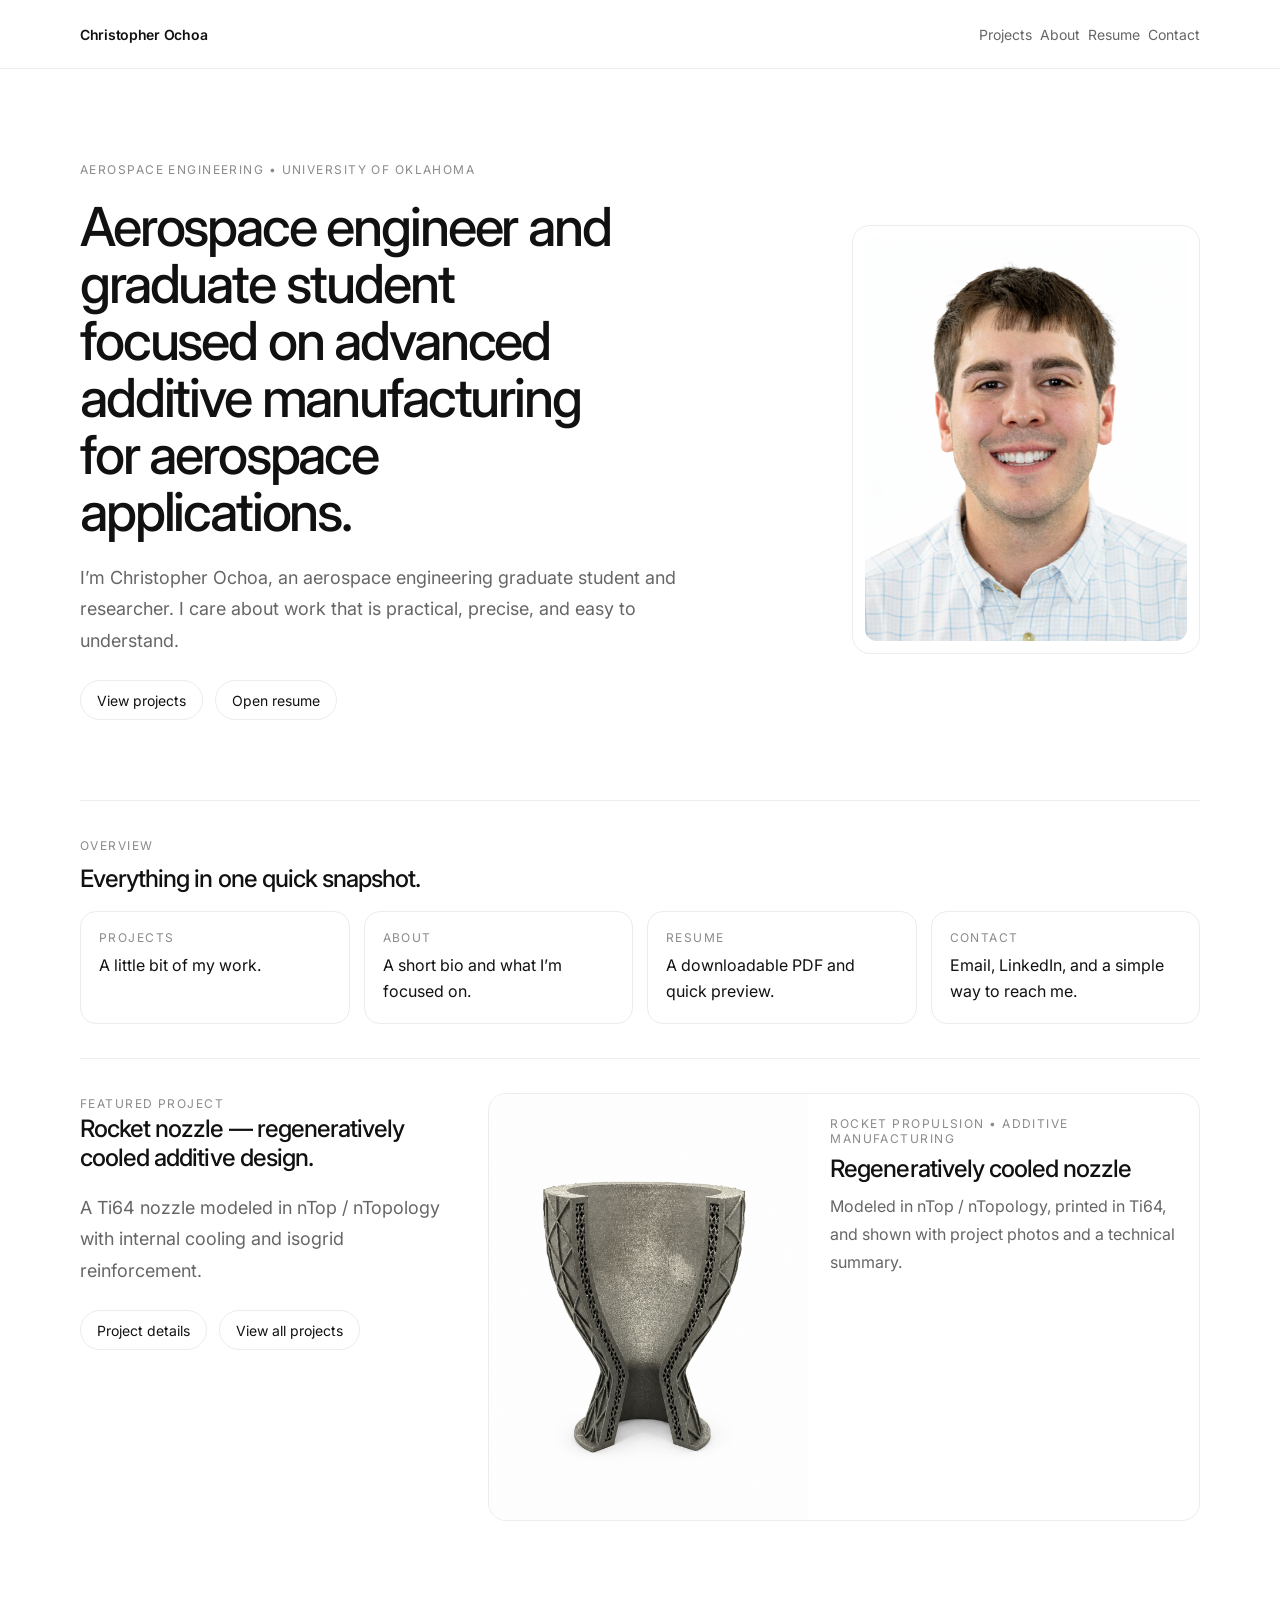
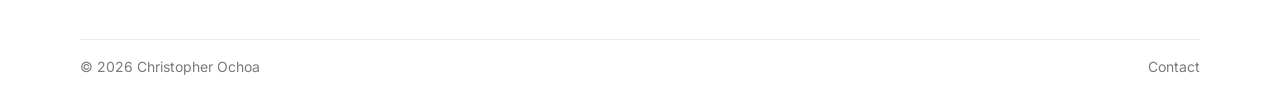
==== index.html @ 4c7d5ba5 "Publish current portfolio" ====
<!DOCTYPE html>
<html lang="en">
<head>
  <meta charset="UTF-8" />
  <meta name="viewport" content="width=device-width, initial-scale=1.0" />
  <meta name="description" content="Christopher Ochoa — aerospace engineering portfolio." />
  <title>Christopher Ochoa</title>
  <link rel="preconnect" href="https://fonts.googleapis.com">
  <link rel="preconnect" href="https://fonts.gstatic.com" crossorigin>
  <link href="https://fonts.googleapis.com/css2?family=Inter:wght@400;500;600&display=swap" rel="stylesheet">
  <link rel="stylesheet" href="styles.css" />
</head>
<body>
  <header class="site-header">
    <div class="shell header-row">
      <a class="brand" href="index.html">Christopher Ochoa</a>
      <nav class="nav" aria-label="Primary">
        <a href="projects.html">Projects</a>
        <a href="about.html">About</a>
        <a href="resume.html">Resume</a>
        <a href="contact.html">Contact</a>
      </nav>
    </div>
  </header>

  <main class="shell page">
    <section class="hero hero-grid">
      <div class="hero-copy">
        <p class="kicker">Aerospace engineering • University of Oklahoma</p>
        <h1>Aerospace engineer and graduate student focused on advanced additive manufacturing for aerospace applications.</h1>
        <p class="intro">
          I’m Christopher Ochoa, an aerospace engineering graduate student and researcher.
          I care about work that is practical, precise, and easy to understand.
        </p>
        <div class="hero-links">
          <a class="button-link" href="projects.html">View projects</a>
          <a class="button-link" href="resume.html">Open resume</a>
        </div>
      </div>

      <figure class="portrait-card">
        <img class="portrait-image" src="images/portrait_cropped.png" alt="Christopher Ochoa portrait">
      </figure>
    </section>

    <section class="section">
      <div class="section-heading">
        <p class="eyebrow">Overview</p>
        <h2>Everything in one quick snapshot.</h2>
      </div>
      <div class="overview-grid">
        <a class="info-card" href="projects.html">
          <span class="info-card-title">Projects</span>
          <span class="info-card-text">A little bit of my work.</span>
        </a>
        <a class="info-card" href="about.html">
          <span class="info-card-title">About</span>
          <span class="info-card-text">A short bio and what I’m focused on.</span>
        </a>
        <a class="info-card" href="resume.html">
          <span class="info-card-title">Resume</span>
          <span class="info-card-text">A downloadable PDF and quick preview.</span>
        </a>
        <a class="info-card" href="contact.html">
          <span class="info-card-title">Contact</span>
          <span class="info-card-text">Email, LinkedIn, and a simple way to reach me.</span>
        </a>
      </div>
    </section>

    <section class="section split feature-split">
      <div>
        <p class="eyebrow">Featured project</p>
        <h2>Rocket nozzle — regeneratively cooled additive design.</h2>
        <p class="section-intro">
          A Ti64 nozzle modeled in nTop / nTopology with internal cooling and isogrid reinforcement.
        </p>
        <div class="hero-links">
          <a class="button-link" href="rocket-nozzle.html">Project details</a>
          <a class="button-link" href="projects.html">View all projects</a>
        </div>
      </div>

      <a class="project-card project-card-compact" href="rocket-nozzle.html">
        <img class="project-card-image" src="images/nozzle/nozzle-01.png" alt="3D-printed rocket nozzle prototype with lattice reinforcement">
        <div class="project-card-body">
          <span class="project-card-kicker">Rocket propulsion • additive manufacturing</span>
          <h3>Regeneratively cooled nozzle</h3>
          <p>Modeled in nTop / nTopology, printed in Ti64, and shown with project photos and a technical summary.</p>
        </div>
      </a>
    </section>
  </main>

  <footer class="shell footer">
    <span>© <span id="year"></span> Christopher Ochoa</span>
    <a class="text-link" href="contact.html">Contact</a>
  </footer>

  <script src="script.js"></script>
</body>
</html>
---- styles.css ----
:root {
  --bg: #ffffff;
  --text: #111111;
  --muted: #666666;
  --line: #ececec;
  --soft: #f7f7f7;
  --max: 1120px;
}

* { box-sizing: border-box; }
html { scroll-behavior: smooth; }
body {
  margin: 0;
  font-family: 'Inter', system-ui, -apple-system, BlinkMacSystemFont, 'Segoe UI', sans-serif;
  background: var(--bg);
  color: var(--text);
}

img, object, video { display: block; max-width: 100%; }
a { color: inherit; text-decoration: none; }
p { margin: 0; color: var(--muted); line-height: 1.75; }
h1, h2, h3 { margin: 0; font-weight: 500; letter-spacing: -0.04em; }

.shell {
  width: min(var(--max), calc(100% - 40px));
  margin: 0 auto;
}

.site-header { border-bottom: 1px solid var(--line); }
.header-row {
  min-height: 68px;
  display: flex;
  align-items: center;
  justify-content: space-between;
  gap: 18px;
}

.brand {
  font-size: 14px;
  font-weight: 600;
  letter-spacing: -0.02em;
}

.nav {
  display: flex;
  gap: 8px;
  flex-wrap: wrap;
  justify-content: flex-end;
}

.nav a {
  color: var(--muted);
  font-size: 14px;
  padding: 6px 0;
}

.nav a:hover,
.nav a:focus-visible,
.text-link:hover,
.text-link:focus-visible {
  color: var(--text);
}

.nav a[aria-current="page"] { color: var(--text); }

.page { padding: 72px 0 84px; }
.page-narrow { max-width: 960px; }
.page-wide { max-width: 1260px; }

.section-top { padding-bottom: 14px; }
.section { padding: 34px 0; border-top: 1px solid var(--line); }
.section-heading { display: grid; gap: 8px; }
.section-intro { margin-top: 20px; max-width: 720px; font-size: 18px; }

.hero { padding: 18px 0 80px; }
.hero-simple h1 {
  margin-top: 14px;
  max-width: 12ch;
  font-size: clamp(36px, 5vw, 58px);
  line-height: 1.02;
}
.hero-grid {
  display: grid;
  grid-template-columns: minmax(0, 1.35fr) minmax(280px, 0.65fr);
  gap: 48px;
  align-items: center;
}
.hero-copy { max-width: 860px; }
.hero-links {
  display: flex;
  flex-wrap: wrap;
  gap: 12px;
  margin-top: 24px;
}
.simple-card { padding: 16px 18px; }

.button-link {
  display: inline-flex;
  align-items: center;
  justify-content: center;
  min-height: 40px;
  padding: 0 16px;
  border: 1px solid var(--line);
  border-radius: 999px;
  background: #fff;
  color: var(--text);
  font-size: 14px;
}
.button-link:hover,
.button-link:focus-visible { background: var(--soft); }
.button-inline { margin-top: 8px; width: fit-content; }

.portrait-card {
  margin: 0;
  justify-self: end;
  width: min(360px, 100%);
  background: #fff;
  border: 1px solid var(--line);
  border-radius: 18px;
  padding: 12px;
}
.portrait-image {
  width: 100%;
  aspect-ratio: 4 / 5;
  object-fit: cover;
  object-position: center top;
  border-radius: 12px;
  background: #fafafa;
}

.about-hero {
  display: grid;
  grid-template-columns: minmax(0, 1.15fr) minmax(300px, 0.85fr);
  gap: 40px;
  align-items: start;
}
.about-copy {
  margin-top: 20px;
  max-width: 58ch;
}
.about-portrait {
  align-self: start;
  width: min(420px, 100%);
}

.kicker,
.eyebrow {
  font-size: 12px;
  letter-spacing: 0.12em;
  text-transform: uppercase;
  color: #8b8b8b;
}

.hero h1,
.page-title {
  margin-top: 18px;
  max-width: 13ch;
  font-size: clamp(42px, 7vw, 88px);
  line-height: 0.98;
}

.hero-grid .hero-copy h1 {
  max-width: 16ch;
  font-size: clamp(30px, 4.2vw, 56px);
  line-height: 1.06;
}

.section-top .page-title {
  font-size: clamp(38px, 5.2vw, 64px);
  max-width: 13ch;
}

.intro {
  margin-top: 22px;
  max-width: 620px;
  font-size: 18px;
}

.overview-grid {
  margin-top: 18px;
  display: grid;
  grid-template-columns: repeat(4, minmax(0, 1fr));
  gap: 14px;
}
.info-card,
.contact-card {
  display: flex;
  flex-direction: column;
  gap: 8px;
  padding: 18px;
  border: 1px solid var(--line);
  border-radius: 16px;
  background: #fff;
}
.info-card:hover,
.info-card:focus-visible,
.contact-card:hover,
.contact-card:focus-visible,
.project-card:hover,
.project-card:focus-visible,
.gallery-item a:hover,
.gallery-item a:focus-visible {
  border-color: #d8d8d8;
  background: var(--soft);
}
.info-card-title,
.contact-label,
.project-card-kicker,
.fact-label {
  font-size: 12px;
  letter-spacing: 0.12em;
  text-transform: uppercase;
  color: #8b8b8b;
}
.info-card-text,
.contact-value,
.fact-value {
  color: var(--text);
  line-height: 1.6;
}

.split {
  display: grid;
  grid-template-columns: minmax(0, 0.7fr) minmax(0, 1.3fr);
  gap: 24px;
  align-items: start;
}
.feature-split {
  align-items: stretch;
}
.stack {
  display: grid;
  gap: 10px;
}

.timeline {
  display: grid;
  gap: 16px;
  margin-top: 18px;
}
.timeline-tabs {
  display: flex;
  flex-wrap: wrap;
  gap: 10px;
}
.timeline-step {
  appearance: none;
  border: 1px solid var(--line);
  border-radius: 999px;
  background: #fff;
  color: var(--muted);
  font: inherit;
  font-size: 14px;
  padding: 10px 14px;
  cursor: pointer;
  transition: background .18s ease, border-color .18s ease, color .18s ease, transform .18s ease;
}
.timeline-step:hover,
.timeline-step:focus-visible {
  background: var(--soft);
  color: var(--text);
}
.timeline-step.is-active {
  background: var(--text);
  border-color: var(--text);
  color: #fff;
}
.timeline-panel {
  border: 1px solid var(--line);
  border-radius: 20px;
  background: #fff;
  padding: 24px;
  display: grid;
  gap: 12px;
}
.timeline-panel h3 {
  font-size: clamp(24px, 3vw, 32px);
  line-height: 1.05;
}
.timeline-meta {
  display: flex;
  flex-wrap: wrap;
  gap: 8px;
}
.timeline-chip {
  display: inline-flex;
  align-items: center;
  min-height: 32px;
  padding: 0 12px;
  border-radius: 999px;
  background: var(--soft);
  color: var(--text);
  font-size: 13px;
  line-height: 1;
}
.timeline-kicker {
  font-size: 12px;
  letter-spacing: 0.12em;
  text-transform: uppercase;
  color: #8b8b8b;
}

.key-grid {
  margin-top: 18px;
  display: grid;
  grid-template-columns: repeat(3, minmax(0, 1fr));
  gap: 14px;
}
.key-card {
  border: 1px solid var(--line);
  border-radius: 16px;
  padding: 18px;
  background: #fff;
  display: grid;
  gap: 8px;
}
.key-card strong {
  font-weight: 600;
  letter-spacing: -0.02em;
}
.key-card p {
  color: var(--muted);
  line-height: 1.6;
}

.project-card {
  display: grid;
  grid-template-columns: minmax(280px, 0.9fr) minmax(0, 1.1fr);
  gap: 0;
  border: 1px solid var(--line);
  border-radius: 18px;
  overflow: hidden;
  background: #fff;
}
.project-card-compact { align-self: start; }
.project-card-large { grid-template-columns: minmax(0, 0.9fr) minmax(0, 1.1fr); }
.project-card-image {
  width: 100%;
  height: 100%;
  min-height: 260px;
  object-fit: cover;
}
.project-card-preview {
  display: grid;
  place-items: center;
  padding: 24px;
  text-align: center;
  color: #8b8b8b;
  background: linear-gradient(180deg, #fafafa 0%, #f0f0f0 100%);
}
.project-card-preview strong {
  display: block;
  margin-bottom: 8px;
  font-size: 18px;
  color: #111111;
}
.project-card-preview span {
  display: block;
  max-width: 28ch;
  line-height: 1.5;
}
.project-card-body {
  padding: 22px;
  display: grid;
  align-content: start;
  gap: 10px;
}
.project-card-body h2,
.project-card-body h3 {
  font-size: 24px;
  line-height: 1.1;
}

.fact-grid {
  margin-top: 16px;
  display: grid;
  grid-template-columns: repeat(3, minmax(0, 1fr));
  gap: 14px;
}
.fact-card {
  border: 1px solid var(--line);
  border-radius: 16px;
  padding: 18px;
  background: #fff;
  display: grid;
  gap: 8px;
}

.sheet-grid {
  margin-top: 16px;
  display: grid;
  grid-template-columns: repeat(2, minmax(0, 1fr));
  gap: 14px;
}
.sheet-card {
  margin: 0;
  border: 1px solid var(--line);
  border-radius: 16px;
  overflow: hidden;
  background: #fff;
}
.sheet-card a { display: block; }
.sheet-card img {
  width: 100%;
  height: auto;
  display: block;
}

.gallery-grid,
.media-grid,
.result-grid {
  margin-top: 16px;
  display: grid;
  grid-template-columns: repeat(2, minmax(0, 1fr));
  gap: 14px;
}

.gallery-columns {
  margin-top: 16px;
  column-count: 3;
  column-gap: 14px;
}
.gallery-columns .gallery-item {
  display: inline-block;
  width: 100%;
  margin: 0 0 14px;
}
.gallery-columns .gallery-item img {
  width: 100%;
  height: auto;
  aspect-ratio: auto;
}

.media-card,
.result-card {
  margin: 0;
  border: 1px solid var(--line);
  border-radius: 16px;
  overflow: hidden;
  background: #fff;
}
.gallery-item a { display: block; }
.gallery-item img {
  width: 100%;
  aspect-ratio: 4 / 3;
  object-fit: cover;
}
.result-card img {
  width: 100%;
  aspect-ratio: 3 / 4;
  object-fit: contain;
  background: #fafafa;
  padding: 18px;
}
.gallery-item figcaption,
.media-card figcaption,
.result-card figcaption {
  padding: 12px 14px 14px;
  font-size: 14px;
  color: var(--muted);
}

.video-embed {
  width: 100%;
  aspect-ratio: 16 / 9;
  background: #000;
}
.video-embed iframe {
  width: 100%;
  height: 100%;
  border: 0;
  display: block;
}

.media-video {
  width: 100%;
  aspect-ratio: 16 / 9;
  background: #000;
}

.detail-hero {
  display: grid;
  grid-template-columns: minmax(0, 1fr) minmax(280px, 0.85fr);
  gap: 28px;
  align-items: center;
}
.detail-hero-image-wrap {
  margin: 0;
  border: 1px solid var(--line);
  border-radius: 18px;
  overflow: hidden;
  background: #fff;
}
.detail-hero-image {
  width: 100%;
  height: auto;
  display: block;
}
.summary-split p { max-width: 52ch; }
.report-grid {
  display: grid;
  gap: 14px;
}
.report-links {
  display: flex;
  flex-wrap: wrap;
  gap: 12px;
}

.resume-frame {
  width: 100%;
  min-height: 84vh;
  border: 1px solid var(--line);
  border-radius: 16px;
  background: #fff;
}

.viewer-card {
  width: 100%;
  border: 1px solid var(--line);
  border-radius: 16px;
  background: #fff;
  overflow: hidden;
}

.viewer-shell {
  display: block;
  width: 100%;
  height: 100%;
  min-height: 560px;
  background: linear-gradient(180deg, #ffffff 0%, #f7f7f7 100%);
  filter: none;
}

.viewer-shell canvas {
  display: block;
  width: 100%;
  height: 100%;
}

.viewer-status {
  position: absolute;
  inset: 0;
  display: grid;
  place-items: center;
  padding: 24px;
  color: #7b7b7b;
  font-size: 14px;
  text-align: center;
  z-index: 2;
  pointer-events: none;
}

.viewer-status.error {
  color: #a04d4d;
}

.detail-hero-image-wrap {
  margin: 0;
}

.contact-grid {
  display: grid;
  grid-template-columns: repeat(3, minmax(0, 1fr));
  gap: 16px;
}

.footer {
  border-top: 1px solid var(--line);
  padding: 18px 0 34px;
  display: flex;
  justify-content: space-between;
  gap: 16px;
  font-size: 14px;
  color: #7b7b7b;
}

@media (max-width: 900px) {
  .overview-grid,
  .gallery-grid,
  .media-grid,
  .fact-grid,
  .sheet-grid,
  .key-grid { grid-template-columns: repeat(2, minmax(0, 1fr)); }
  .gallery-columns { column-count: 2; }
  .about-hero,
  .split,
  .detail-hero,
  .project-card { grid-template-columns: 1fr; }
  .project-card-image { min-height: 220px; }
  .contact-grid { grid-template-columns: 1fr; }
}

@media (max-width: 760px) {
  .shell { width: min(var(--max), calc(100% - 28px)); }
  .header-row { flex-direction: column; align-items: flex-start; padding: 16px 0; }
  .nav { justify-content: flex-start; }
  .page { padding-top: 46px; }
  .hero { padding-bottom: 56px; }
  .hero-grid { grid-template-columns: 1fr; }
  .about-hero { gap: 22px; }
  .about-portrait,
  .portrait-card { justify-self: start; width: min(280px, 100%); }
  .overview-grid,
  .gallery-grid,
  .media-grid,
  .fact-grid,
  .sheet-grid,
  .key-grid { grid-template-columns: 1fr; }
  .gallery-columns { column-count: 1; }
  .footer { flex-direction: column; }
}
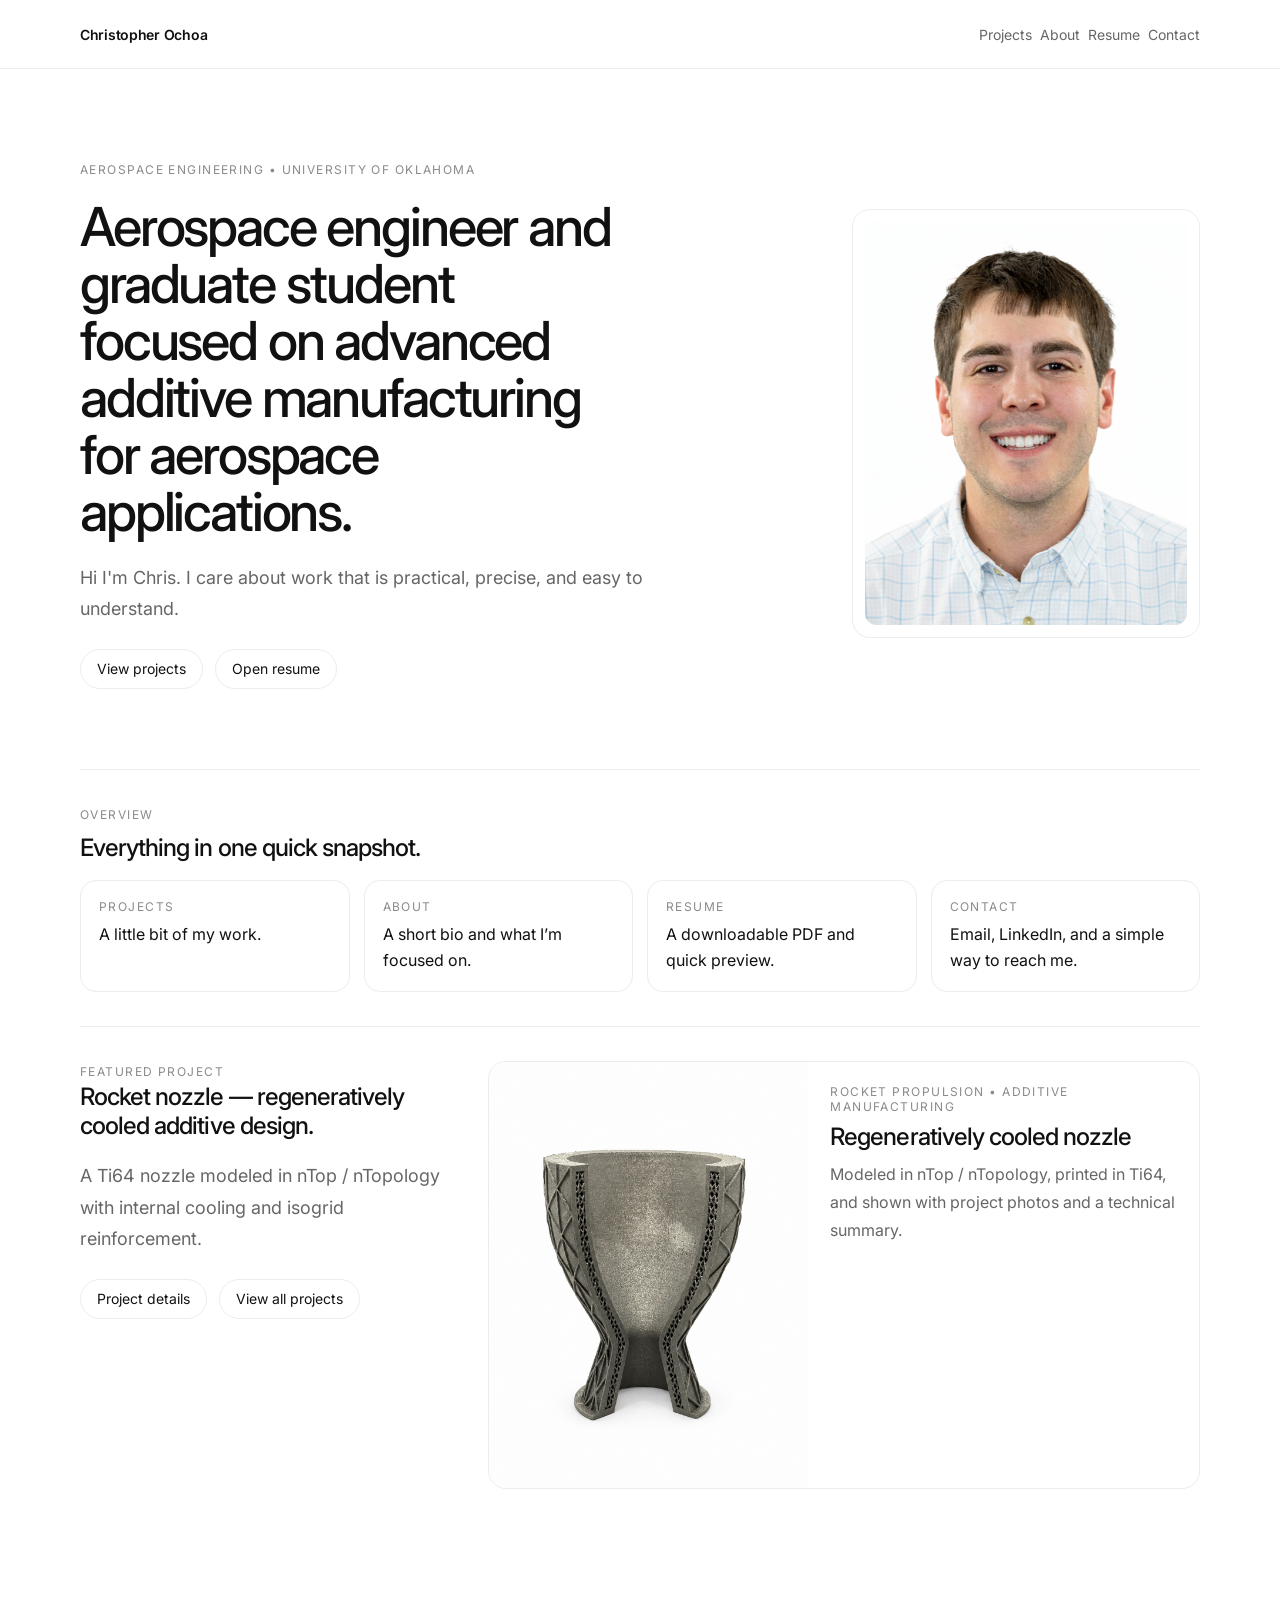
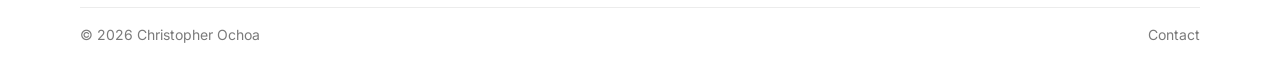
==== commit 2e67485e: "chore: improve mobile layout and clean intro text" ====
--- a/index.html
+++ b/index.html
@@ -29,8 +29,7 @@
         <p class="kicker">Aerospace engineering • University of Oklahoma</p>
         <h1>Aerospace engineer and graduate student focused on advanced additive manufacturing for aerospace applications.</h1>
         <p class="intro">
-          I’m Christopher Ochoa, an aerospace engineering graduate student and researcher.
-          I care about work that is practical, precise, and easy to understand.
+          Hi I'm Chris. I care about work that is practical, precise, and easy to understand.
         </p>
         <div class="hero-links">
           <a class="button-link" href="projects.html">View projects</a>
--- a/styles.css
+++ b/styles.css
@@ -592,13 +592,22 @@
 }
 
 @media (max-width: 760px) {
-  .shell { width: min(var(--max), calc(100% - 28px)); }
-  .header-row { flex-direction: column; align-items: flex-start; padding: 16px 0; }
-  .nav { justify-content: flex-start; }
-  .page { padding-top: 46px; }
-  .hero { padding-bottom: 56px; }
-  .hero-grid { grid-template-columns: 1fr; }
-  .about-hero { gap: 22px; }
+  .shell { width: min(var(--max), calc(100% - 20px)); }
+  .header-row { flex-direction: column; align-items: flex-start; padding: 14px 0 10px; gap: 12px; }
+  .nav { justify-content: flex-start; gap: 14px; }
+  .page { padding: 34px 0 56px; }
+  .section { padding: 26px 0; }
+  .hero { padding: 10px 0 44px; }
+  .hero-grid { grid-template-columns: 1fr; gap: 22px; }
+  .hero-grid .hero-copy h1 { font-size: clamp(30px, 11vw, 42px); line-height: 1.06; }
+  .section-top .page-title,
+  .hero h1,
+  .page-title { font-size: clamp(32px, 10vw, 46px); line-height: 1.03; }
+  .intro,
+  .section-intro { font-size: 16px; line-height: 1.65; margin-top: 16px; }
+  .hero-links { flex-direction: column; gap: 10px; }
+  .button-link { width: 100%; }
+  .about-hero { gap: 18px; }
   .about-portrait,
   .portrait-card { justify-self: start; width: min(280px, 100%); }
   .overview-grid,
@@ -606,7 +615,13 @@
   .media-grid,
   .fact-grid,
   .sheet-grid,
-  .key-grid { grid-template-columns: 1fr; }
+  .key-grid { grid-template-columns: 1fr; gap: 12px; }
+  .info-card,
+  .contact-card,
+  .project-card,
+  .media-card,
+  .sheet-card { padding: 14px; }
+  .project-card-image { min-height: 180px; }
   .gallery-columns { column-count: 1; }
-  .footer { flex-direction: column; }
-}
+  .footer { flex-direction: column; gap: 8px; }
+}
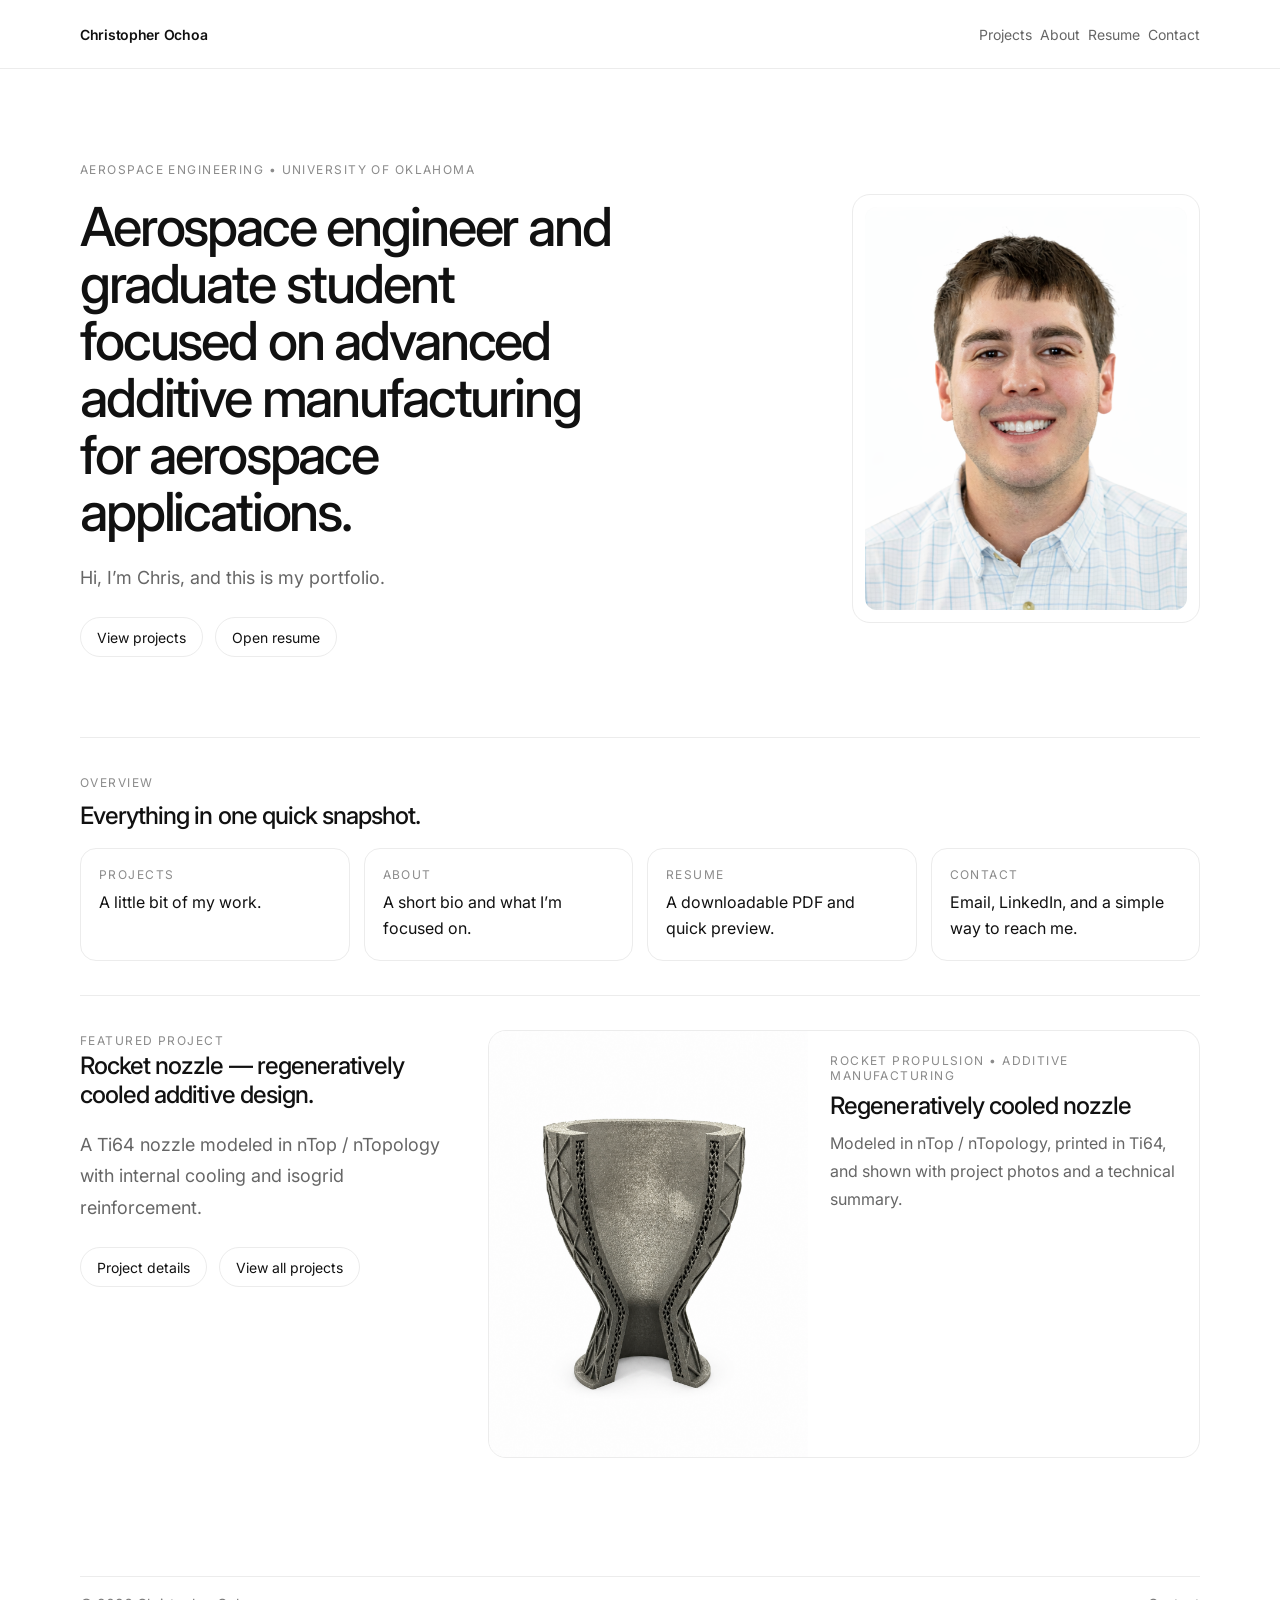
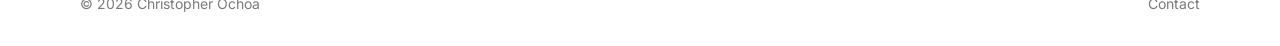
==== commit 4a365f10: "fix: update portfolio content" ====
--- a/index.html
+++ b/index.html
@@ -29,7 +29,7 @@
         <p class="kicker">Aerospace engineering • University of Oklahoma</p>
         <h1>Aerospace engineer and graduate student focused on advanced additive manufacturing for aerospace applications.</h1>
         <p class="intro">
-          Hi I'm Chris. I care about work that is practical, precise, and easy to understand.
+          Hi, I’m Chris, and this is my portfolio.
         </p>
         <div class="hero-links">
           <a class="button-link" href="projects.html">View projects</a>
--- a/styles.css
+++ b/styles.css
@@ -585,9 +585,7 @@
   .gallery-columns { column-count: 2; }
   .about-hero,
   .split,
-  .detail-hero,
-  .project-card { grid-template-columns: 1fr; }
-  .project-card-image { min-height: 220px; }
+  .detail-hero { grid-template-columns: 1fr; }
   .contact-grid { grid-template-columns: 1fr; }
 }
 
@@ -618,10 +616,28 @@
   .key-grid { grid-template-columns: 1fr; gap: 12px; }
   .info-card,
   .contact-card,
-  .project-card,
   .media-card,
   .sheet-card { padding: 14px; }
-  .project-card-image { min-height: 180px; }
+  .project-card {
+    display: flex;
+    flex-direction: column;
+  }
+  .project-card-image {
+    width: 100%;
+    min-height: 0;
+    aspect-ratio: 16 / 10;
+    object-fit: cover;
+  }
+  .project-card-body {
+    padding: 16px;
+    gap: 8px;
+  }
+  .project-card-body h2,
+  .project-card-body h3 {
+    font-size: 20px;
+    line-height: 1.15;
+  }
+  .button-inline { width: 100%; margin-top: 4px; }
   .gallery-columns { column-count: 1; }
   .footer { flex-direction: column; gap: 8px; }
 }
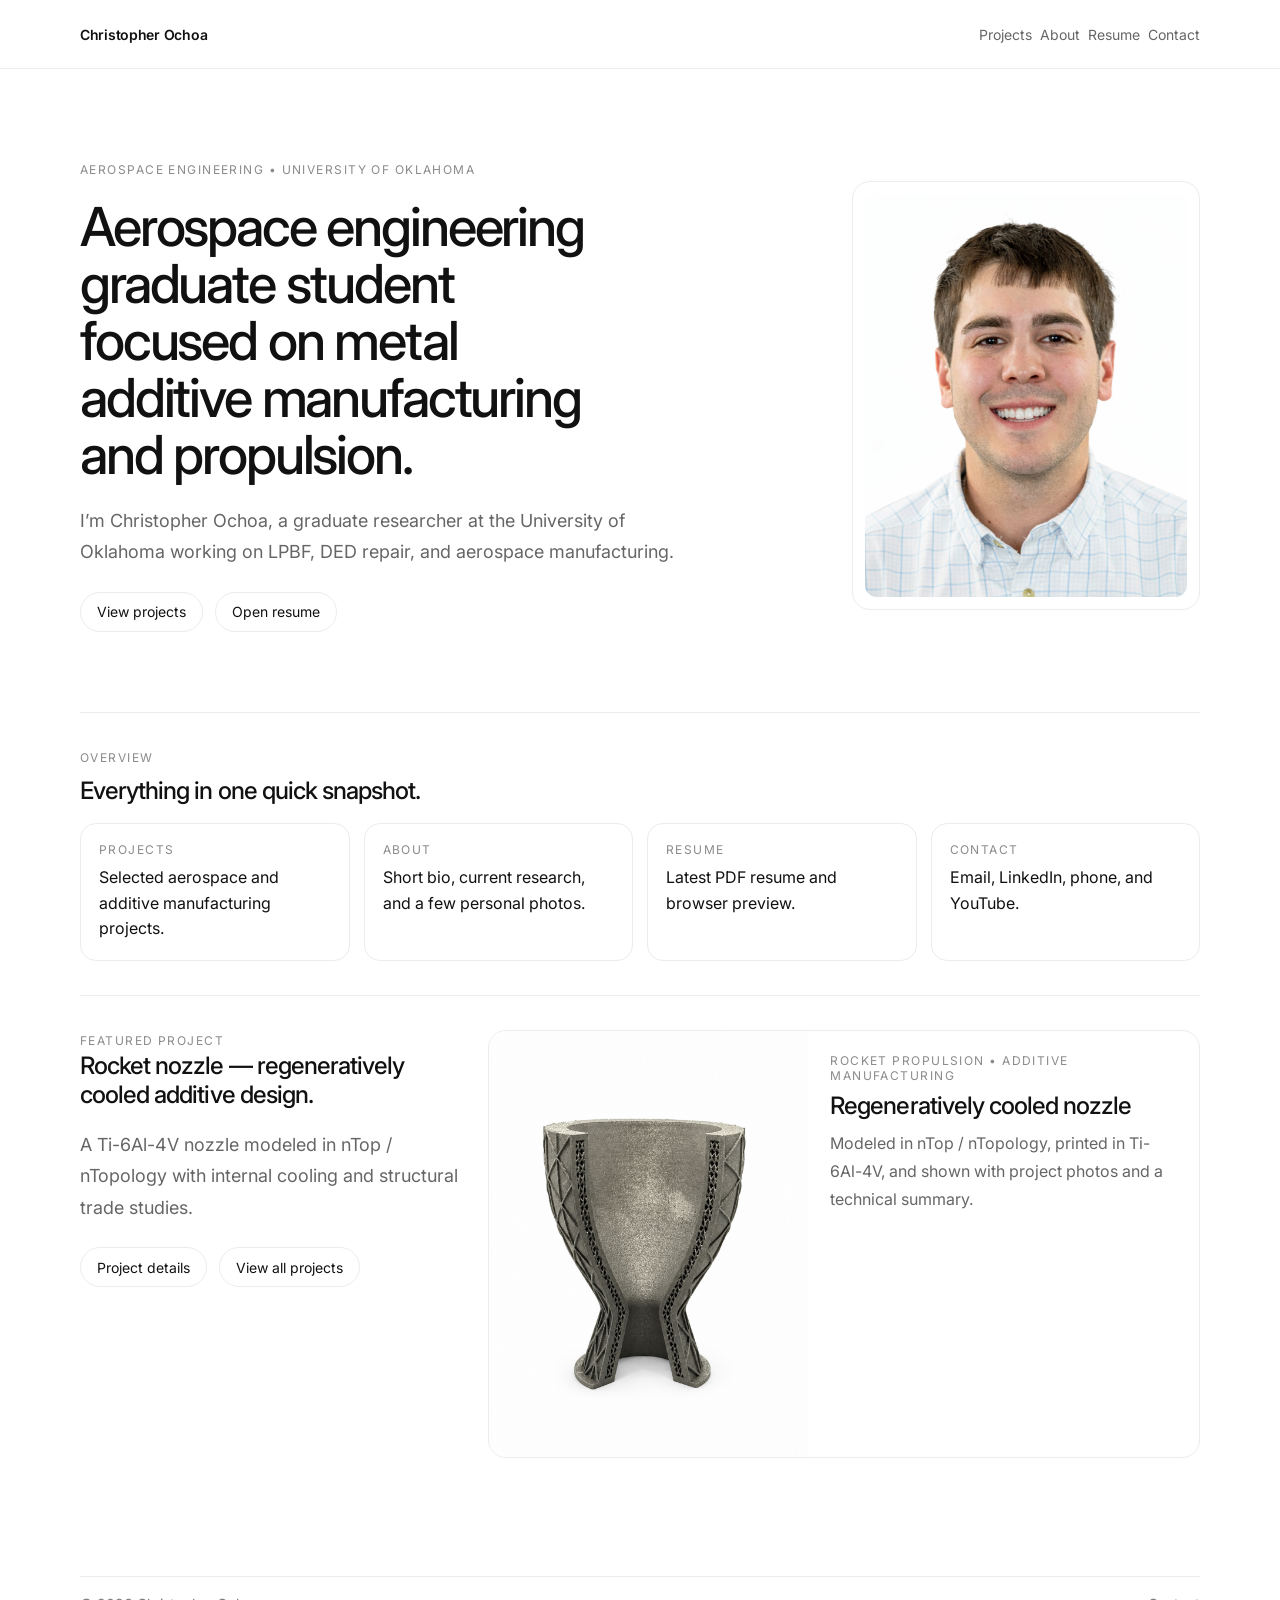
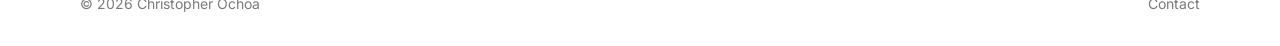
==== commit 99b0c916: "chore: refresh portfolio from resume" ====
--- a/index.html
+++ b/index.html
@@ -3,7 +3,7 @@
 <head>
   <meta charset="UTF-8" />
   <meta name="viewport" content="width=device-width, initial-scale=1.0" />
-  <meta name="description" content="Christopher Ochoa — aerospace engineering portfolio." />
+  <meta name="description" content="Christopher Ochoa — aerospace engineer focused on additive manufacturing, propulsion, and aerospace repair." />
   <title>Christopher Ochoa</title>
   <link rel="preconnect" href="https://fonts.googleapis.com">
   <link rel="preconnect" href="https://fonts.gstatic.com" crossorigin>
@@ -27,9 +27,9 @@
     <section class="hero hero-grid">
       <div class="hero-copy">
         <p class="kicker">Aerospace engineering • University of Oklahoma</p>
-        <h1>Aerospace engineer and graduate student focused on advanced additive manufacturing for aerospace applications.</h1>
+        <h1>Aerospace engineering graduate student focused on metal additive manufacturing and propulsion.</h1>
         <p class="intro">
-          Hi, I’m Chris, and this is my portfolio.
+          I’m Christopher Ochoa, a graduate researcher at the University of Oklahoma working on LPBF, DED repair, and aerospace manufacturing.
         </p>
         <div class="hero-links">
           <a class="button-link" href="projects.html">View projects</a>
@@ -50,19 +50,19 @@
       <div class="overview-grid">
         <a class="info-card" href="projects.html">
           <span class="info-card-title">Projects</span>
-          <span class="info-card-text">A little bit of my work.</span>
+          <span class="info-card-text">Selected aerospace and additive manufacturing projects.</span>
         </a>
         <a class="info-card" href="about.html">
           <span class="info-card-title">About</span>
-          <span class="info-card-text">A short bio and what I’m focused on.</span>
+          <span class="info-card-text">Short bio, current research, and a few personal photos.</span>
         </a>
         <a class="info-card" href="resume.html">
           <span class="info-card-title">Resume</span>
-          <span class="info-card-text">A downloadable PDF and quick preview.</span>
+          <span class="info-card-text">Latest PDF resume and browser preview.</span>
         </a>
         <a class="info-card" href="contact.html">
           <span class="info-card-title">Contact</span>
-          <span class="info-card-text">Email, LinkedIn, and a simple way to reach me.</span>
+          <span class="info-card-text">Email, LinkedIn, phone, and YouTube.</span>
         </a>
       </div>
     </section>
@@ -72,7 +72,7 @@
         <p class="eyebrow">Featured project</p>
         <h2>Rocket nozzle — regeneratively cooled additive design.</h2>
         <p class="section-intro">
-          A Ti64 nozzle modeled in nTop / nTopology with internal cooling and isogrid reinforcement.
+          A Ti-6Al-4V nozzle modeled in nTop / nTopology with internal cooling and structural trade studies.
         </p>
         <div class="hero-links">
           <a class="button-link" href="rocket-nozzle.html">Project details</a>
@@ -85,7 +85,7 @@
         <div class="project-card-body">
           <span class="project-card-kicker">Rocket propulsion • additive manufacturing</span>
           <h3>Regeneratively cooled nozzle</h3>
-          <p>Modeled in nTop / nTopology, printed in Ti64, and shown with project photos and a technical summary.</p>
+          <p>Modeled in nTop / nTopology, printed in Ti-6Al-4V, and shown with project photos and a technical summary.</p>
         </div>
       </a>
     </section>
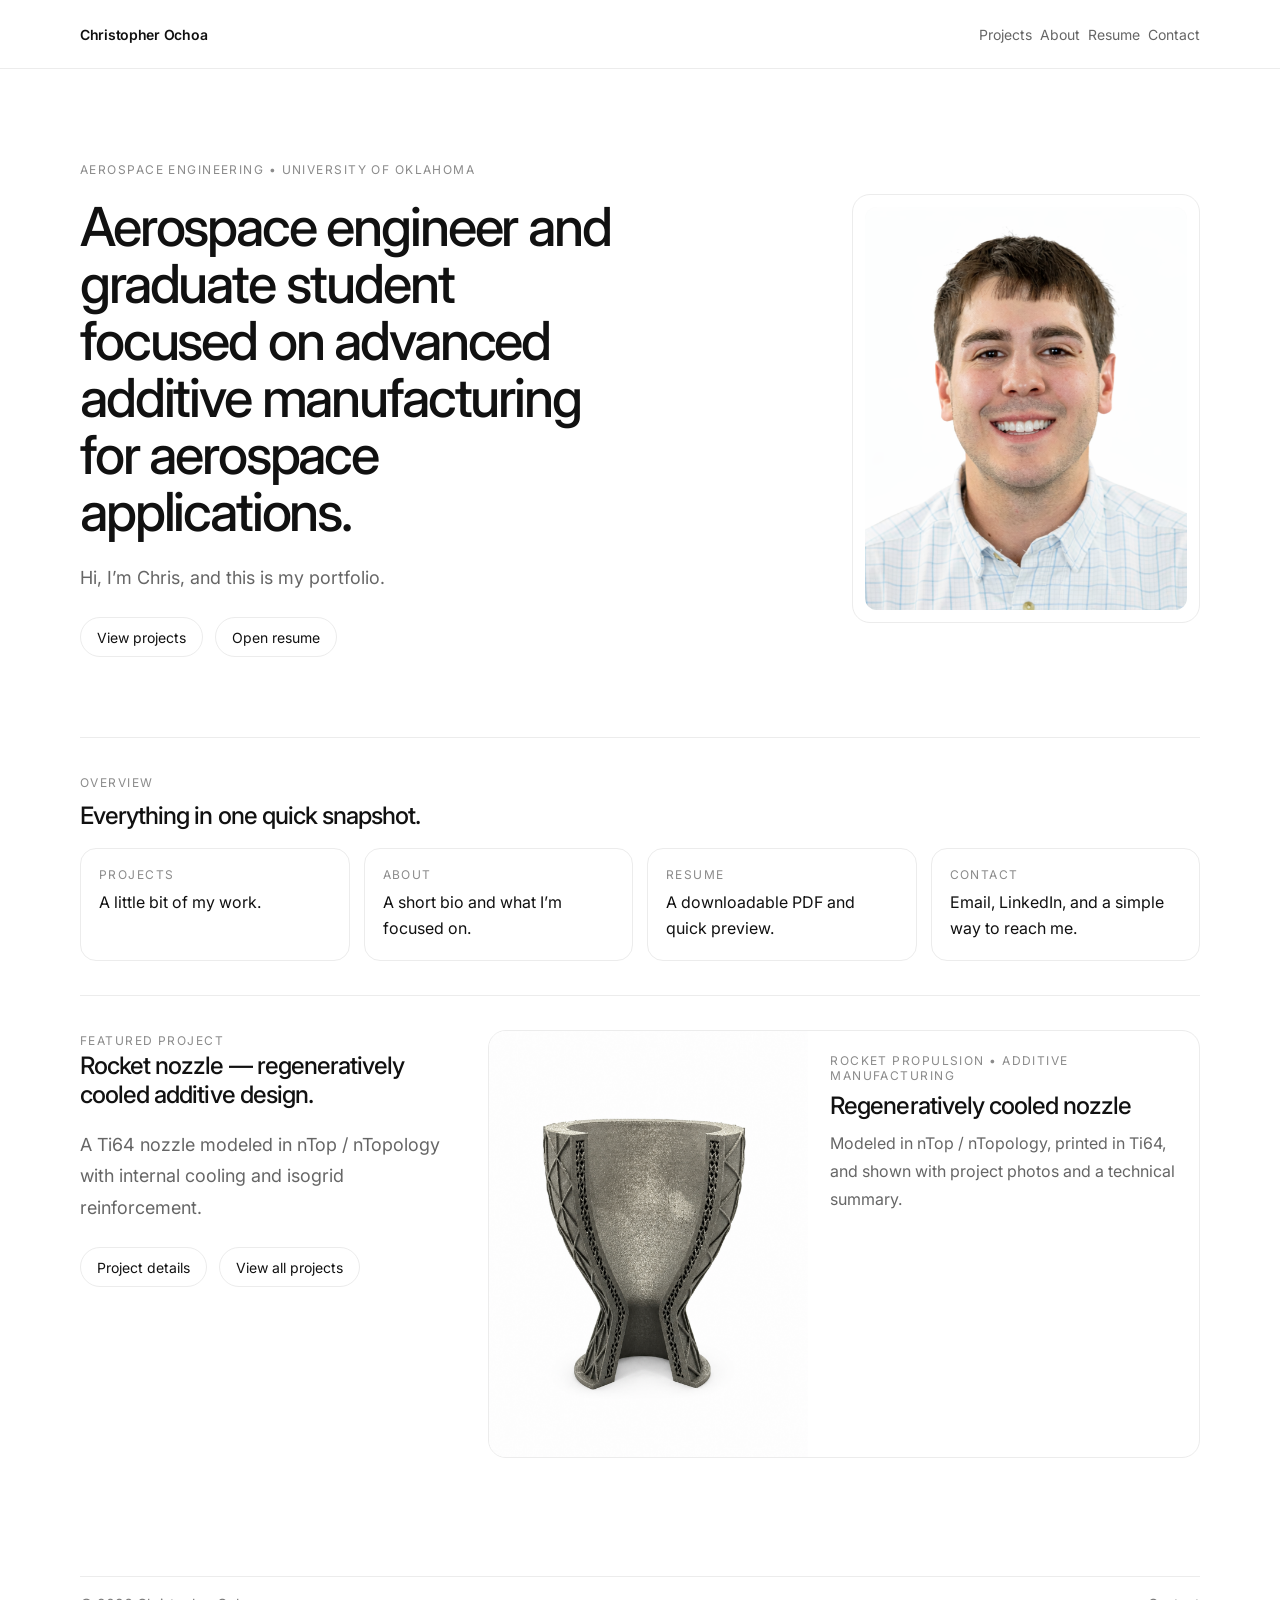
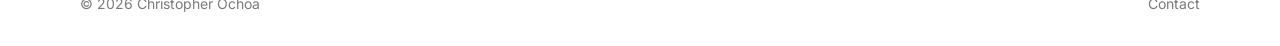
==== commit 374c1721: "revert unintended about/home edits" ====
--- a/index.html
+++ b/index.html
@@ -3,7 +3,7 @@
 <head>
   <meta charset="UTF-8" />
   <meta name="viewport" content="width=device-width, initial-scale=1.0" />
-  <meta name="description" content="Christopher Ochoa — aerospace engineer focused on additive manufacturing, propulsion, and aerospace repair." />
+  <meta name="description" content="Christopher Ochoa — aerospace engineering portfolio." />
   <title>Christopher Ochoa</title>
   <link rel="preconnect" href="https://fonts.googleapis.com">
   <link rel="preconnect" href="https://fonts.gstatic.com" crossorigin>
@@ -27,9 +27,9 @@
     <section class="hero hero-grid">
       <div class="hero-copy">
         <p class="kicker">Aerospace engineering • University of Oklahoma</p>
-        <h1>Aerospace engineering graduate student focused on metal additive manufacturing and propulsion.</h1>
+        <h1>Aerospace engineer and graduate student focused on advanced additive manufacturing for aerospace applications.</h1>
         <p class="intro">
-          I’m Christopher Ochoa, a graduate researcher at the University of Oklahoma working on LPBF, DED repair, and aerospace manufacturing.
+          Hi, I’m Chris, and this is my portfolio.
         </p>
         <div class="hero-links">
           <a class="button-link" href="projects.html">View projects</a>
@@ -50,19 +50,19 @@
       <div class="overview-grid">
         <a class="info-card" href="projects.html">
           <span class="info-card-title">Projects</span>
-          <span class="info-card-text">Selected aerospace and additive manufacturing projects.</span>
+          <span class="info-card-text">A little bit of my work.</span>
         </a>
         <a class="info-card" href="about.html">
           <span class="info-card-title">About</span>
-          <span class="info-card-text">Short bio, current research, and a few personal photos.</span>
+          <span class="info-card-text">A short bio and what I’m focused on.</span>
         </a>
         <a class="info-card" href="resume.html">
           <span class="info-card-title">Resume</span>
-          <span class="info-card-text">Latest PDF resume and browser preview.</span>
+          <span class="info-card-text">A downloadable PDF and quick preview.</span>
         </a>
         <a class="info-card" href="contact.html">
           <span class="info-card-title">Contact</span>
-          <span class="info-card-text">Email, LinkedIn, phone, and YouTube.</span>
+          <span class="info-card-text">Email, LinkedIn, and a simple way to reach me.</span>
         </a>
       </div>
     </section>
@@ -72,7 +72,7 @@
         <p class="eyebrow">Featured project</p>
         <h2>Rocket nozzle — regeneratively cooled additive design.</h2>
         <p class="section-intro">
-          A Ti-6Al-4V nozzle modeled in nTop / nTopology with internal cooling and structural trade studies.
+          A Ti64 nozzle modeled in nTop / nTopology with internal cooling and isogrid reinforcement.
         </p>
         <div class="hero-links">
           <a class="button-link" href="rocket-nozzle.html">Project details</a>
@@ -85,7 +85,7 @@
         <div class="project-card-body">
           <span class="project-card-kicker">Rocket propulsion • additive manufacturing</span>
           <h3>Regeneratively cooled nozzle</h3>
-          <p>Modeled in nTop / nTopology, printed in Ti-6Al-4V, and shown with project photos and a technical summary.</p>
+          <p>Modeled in nTop / nTopology, printed in Ti64, and shown with project photos and a technical summary.</p>
         </div>
       </a>
     </section>
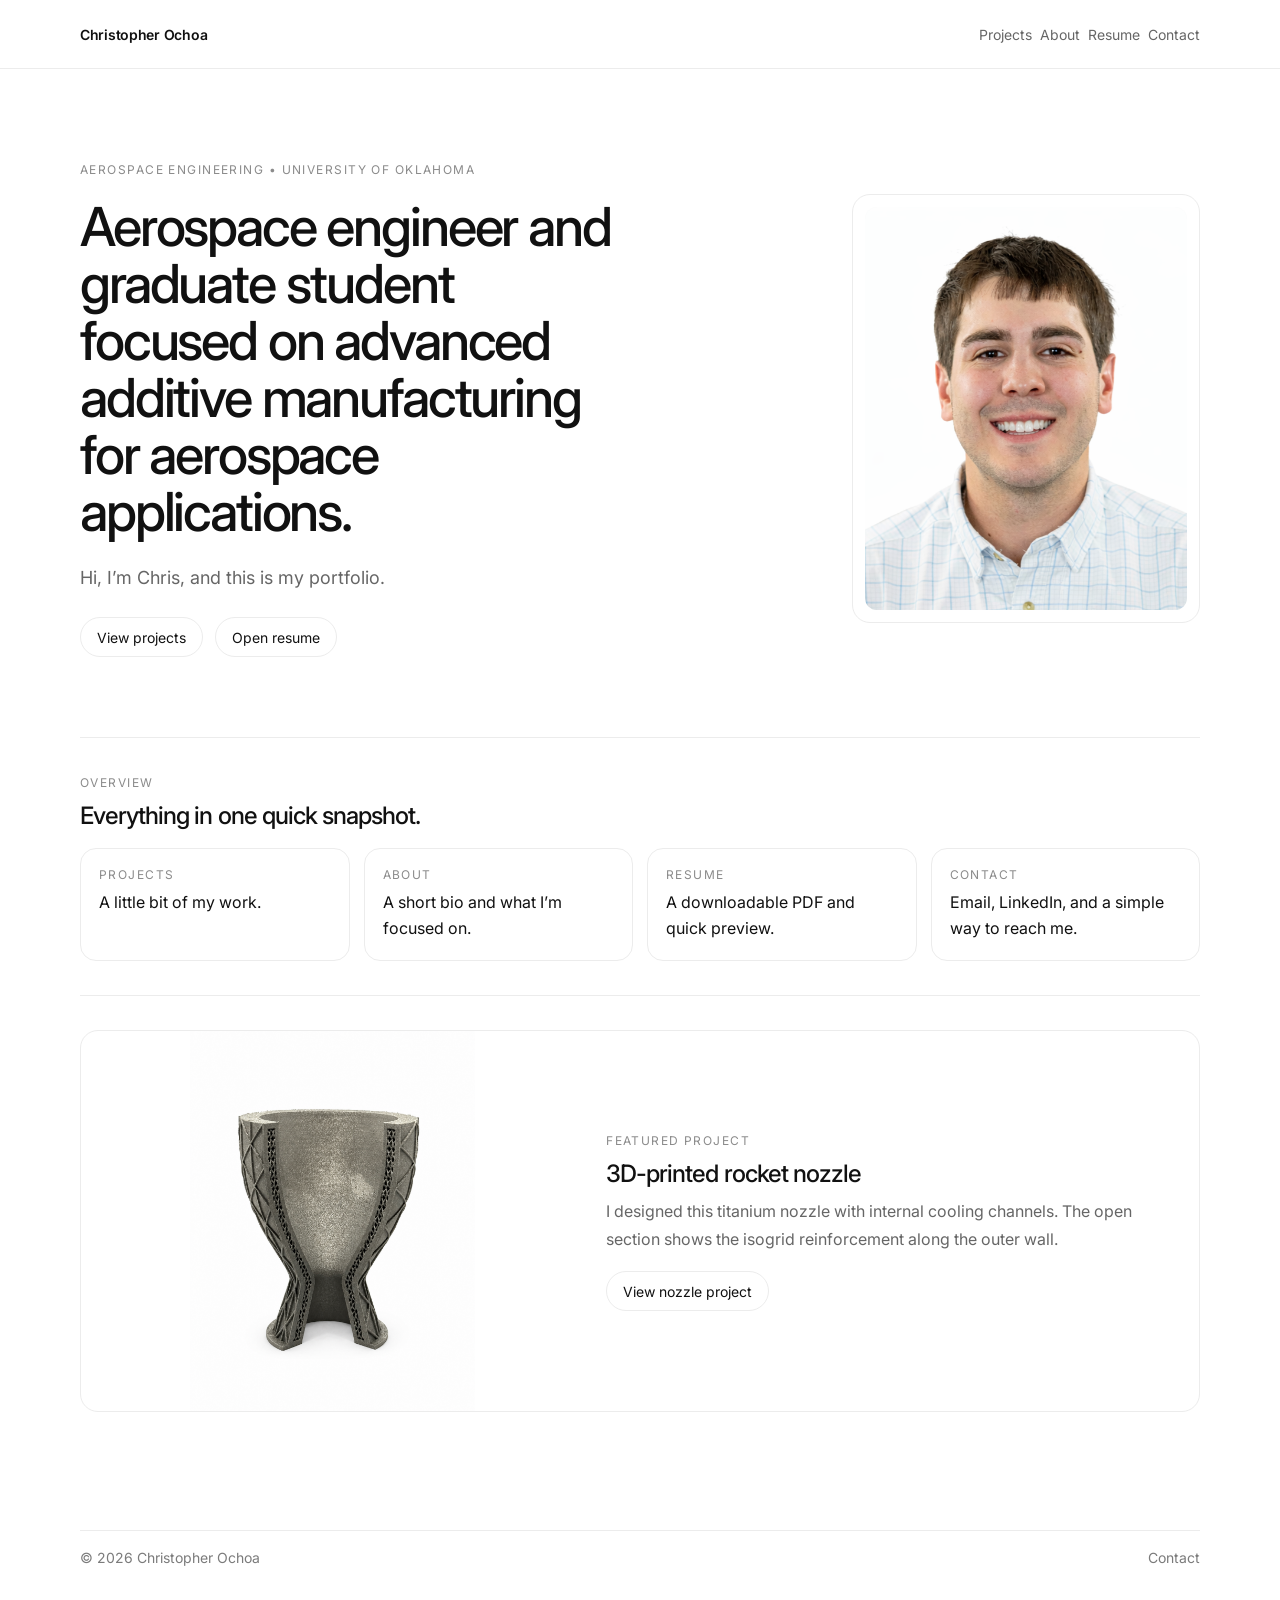
==== commit 206cd9c1: "Simplify the homepage featured project" ====
--- a/index.html
+++ b/index.html
@@ -67,25 +67,14 @@
       </div>
     </section>
 
-    <section class="section split feature-split">
-      <div>
-        <p class="eyebrow">Featured project</p>
-        <h2>Rocket nozzle — regeneratively cooled additive design.</h2>
-        <p class="section-intro">
-          A Ti64 nozzle modeled in nTop / nTopology with internal cooling and isogrid reinforcement.
-        </p>
-        <div class="hero-links">
-          <a class="button-link" href="rocket-nozzle.html">Project details</a>
-          <a class="button-link" href="projects.html">View all projects</a>
-        </div>
-      </div>
-
-      <a class="project-card project-card-compact" href="rocket-nozzle.html">
-        <img class="project-card-image" src="images/nozzle/nozzle-01.png" alt="3D-printed rocket nozzle prototype with lattice reinforcement">
+    <section class="section featured-project">
+      <a class="project-card project-card-large" href="rocket-nozzle.html">
+        <img class="project-card-image" src="images/nozzle/nozzle-01.png" alt="Cutaway of the 3D-printed titanium rocket nozzle">
         <div class="project-card-body">
-          <span class="project-card-kicker">Rocket propulsion • additive manufacturing</span>
-          <h3>Regeneratively cooled nozzle</h3>
-          <p>Modeled in nTop / nTopology, printed in Ti64, and shown with project photos and a technical summary.</p>
+          <p class="project-card-kicker">Featured project</p>
+          <h2>3D-printed rocket nozzle</h2>
+          <p>I designed this titanium nozzle with internal cooling channels. The open section shows the isogrid reinforcement along the outer wall.</p>
+          <span class="button-link button-inline">View nozzle project</span>
         </div>
       </a>
     </section>
--- a/styles.css
+++ b/styles.css
@@ -340,6 +340,13 @@
   min-height: 260px;
   object-fit: cover;
 }
+.featured-project .project-card-image {
+  height: clamp(260px, 32vw, 380px);
+  object-fit: contain;
+}
+.featured-project .project-card-body {
+  align-content: center;
+}
 .project-card-preview {
   display: grid;
   place-items: center;
@@ -369,6 +376,85 @@
 .project-card-body h3 {
   font-size: 24px;
   line-height: 1.1;
+}
+
+.small-project-grid {
+  display: grid;
+  grid-template-columns: repeat(3, minmax(0, 1fr));
+  gap: 14px;
+}
+
+/* Make select gallery cards wider so key images are more visible */
+.small-project-card--wide {
+  grid-column: span 2;
+}
+
+/* Larger media area for wide cards */
+.small-project-card--wide .small-project-media {
+  min-height: 360px;
+}
+
+/* Ensure wide card images fill available height while preserving aspect */
+.small-project-card--wide .small-project-media img {
+  width: 100%;
+  height: 100%;
+  object-fit: contain;
+}
+
+@media (max-width: 900px) {
+  /* On narrower screens, stop spanning so layout remains balanced */
+  .small-project-card--wide { grid-column: auto; }
+}
+
+/* Inline video player inside gallery cards */
+.small-project-video-wrap { width: 100%; height: 100%; }
+.small-project-video { width: 100%; height: 100%; border: 0; display: block; }
+
+/* For accessibility: ensure iframe scales inside the grid cell */
+.small-project-media { align-items: stretch; }
+
+.small-project-card {
+  border: 1px solid var(--line);
+  border-radius: 18px;
+  overflow: hidden;
+  background: #fff;
+}
+
+.small-project-card > img,
+.small-project-media img {
+  width: 100%;
+  aspect-ratio: 4 / 3;
+  object-fit: cover;
+  background: #fafafa;
+}
+
+.small-project-media {
+  display: grid;
+  grid-template-columns: repeat(2, minmax(0, 1fr));
+  background: #fafafa;
+  /* Give the media area a minimum height so contained renders are visible and not tiny */
+  min-height: 260px;
+  grid-auto-rows: 1fr;
+  gap: 0;
+}
+
+.small-project-media img {
+  /* Fill the media cell while preserving aspect ratio and showing the whole image */
+  width: 100%;
+  height: 100%;
+  object-fit: contain;
+  background: #fafafa;
+}
+
+.small-project-card-body {
+  padding: 18px;
+  display: grid;
+  gap: 8px;
+}
+
+.small-project-card-body h3 {
+  font-size: 22px;
+  line-height: 1.12;
 }
 
 .fact-grid {
@@ -581,11 +667,13 @@
   .media-grid,
   .fact-grid,
   .sheet-grid,
-  .key-grid { grid-template-columns: repeat(2, minmax(0, 1fr)); }
+  .key-grid,
+  .small-project-grid { grid-template-columns: repeat(2, minmax(0, 1fr)); }
   .gallery-columns { column-count: 2; }
   .about-hero,
   .split,
   .detail-hero { grid-template-columns: 1fr; }
+  .detail-hero-image-pair { grid-template-columns: 1fr; }
   .contact-grid { grid-template-columns: 1fr; }
 }
 
@@ -613,7 +701,8 @@
   .media-grid,
   .fact-grid,
   .sheet-grid,
-  .key-grid { grid-template-columns: 1fr; gap: 12px; }
+  .key-grid,
+  .small-project-grid { grid-template-columns: 1fr; gap: 12px; }
   .info-card,
   .contact-card,
   .media-card,
@@ -641,3 +730,22 @@
   .gallery-columns { column-count: 1; }
   .footer { flex-direction: column; gap: 8px; }
 }
+
+@media (min-width: 901px) {
+  .small-project-card--full {
+    grid-column: 1 / -1;
+  }
+
+  .small-project-card--wide .small-project-media {
+    min-height: 0;
+  }
+
+  .small-project-card--wide .small-project-media img {
+    height: auto;
+  }
+
+  .small-project-video-wrap {
+    height: auto;
+    aspect-ratio: 4 / 3;
+  }
+}
